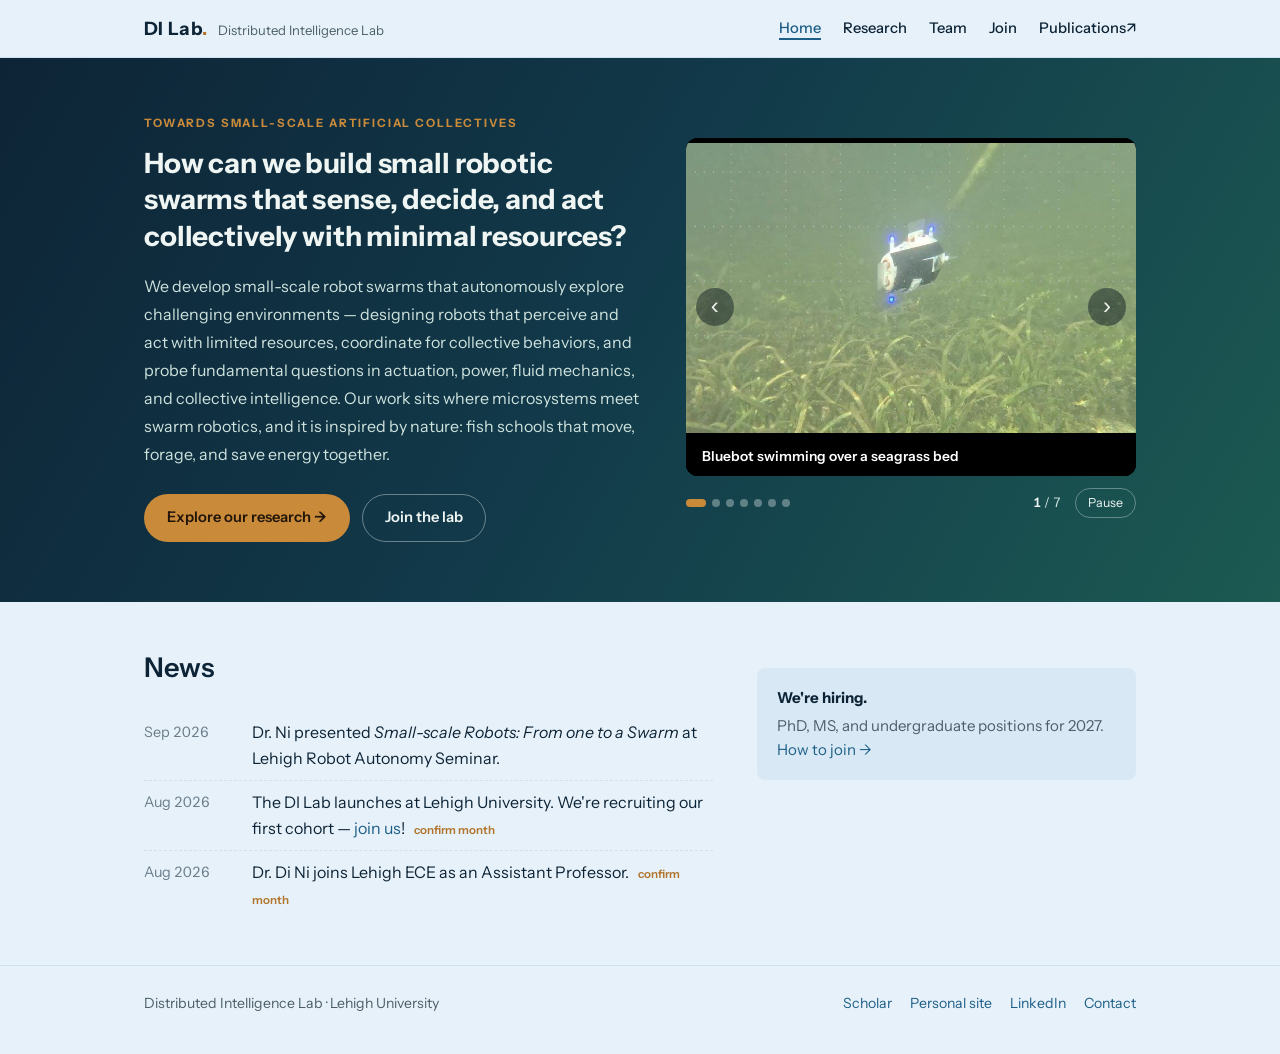
==== index.html @ bd35544a "create page" ====
<!DOCTYPE html>
<html lang="en">
<head>
<meta charset="UTF-8">
<meta name="viewport" content="width=device-width, initial-scale=1.0">
<title>DI Lab — Lehigh University</title>
<meta name="description" content="The Distributed Intelligence Lab (DI Lab) at Lehigh University builds small, fish-inspired robot swarms that sense, decide, and act collectively with minimal resources.">
<link rel="preconnect" href="https://fonts.googleapis.com">
<link rel="preconnect" href="https://fonts.gstatic.com" crossorigin>
<link rel="stylesheet" href="https://fonts.googleapis.com/css2?family=Instrument+Sans:wght@400;500;600;700&family=Instrument+Serif:ital@0;1&display=swap">
<link rel="stylesheet" href="styles.css">
</head>
<body>
<header class="top">
  <div class="wrap">
    <a class="logo" href="index.html"><b>DI Lab<i>.</i></b><span>Distributed Intelligence Lab</span></a>
    <nav class="menu" aria-label="Main">
      <a href="index.html" aria-current="page">Home</a>
      <a href="research.html">Research</a>
      <a href="team.html">Team</a>
      <a href="join.html">Join</a>
      <a href="https://scholar.google.com/citations?hl=en&amp;user=r9lAqFUAAAAJ" target="_blank" rel="noopener">Publications↗</a>
    </nav>
  </div>
</header>

<main>
<div class="hero-band">
  <div class="wrap hero2">
    <div class="hero2-text">
      <!-- <p class="welcome">Welcome to the DI Lab</p> -->
      <span class="eyebrow">Towards small-scale artificial collectives</span>
      <h1>How can we build small robotic swarms that sense, decide, and act collectively with minimal resources?</h1>
      <p>We develop small-scale robot swarms that autonomously explore challenging environments — designing robots that perceive and act with limited resources, coordinate for collective behaviors, and probe fundamental questions in actuation, power, fluid mechanics, and collective intelligence. Our work sits where microsystems meet swarm robotics, and it is inspired by nature: fish schools that move, forage, and save energy together.</p>
      <div class="hero-ctas">
        <a class="btn btn-primary" href="research.html">Explore our research →</a>
        <a class="btn btn-ghost" href="join.html">Join the lab</a>
      </div>
    </div>
    <div class="carousel" id="carousel" role="region" aria-roledescription="carousel" aria-label="Lab photos">
      <div class="viewport" tabindex="0">
        <div class="track"></div>
        <button type="button" class="arrow prev" aria-label="Previous photo">‹</button>
        <button type="button" class="arrow next" aria-label="Next photo">›</button>
      </div>
      <div class="c-controls">
        <div class="dots"></div>
        <span class="counter" aria-hidden="true"><b>1</b> / 1</span>
        <button type="button" class="playpause" aria-label="Pause slideshow">Pause</button>
      </div>
    </div>
  </div>
</div>

<section>
  <div class="wrap home-cols">
    <div>
      <h2>News</h2>
      <ul class="news">
  <!-- <li><time>Sep 2026</time><span>Dr. Ni will present <em>Towards Small-scale Artificial Collectives</em> at <a href="https://nrifrr-mtg26.org/" target="_blank" rel="noopener">NSF FRR 2026</a>.</span></li> -->
  <li><time>Sep 2026</time><span>Dr. Ni presented <em>Small-scale Robots: From one to a Swarm</em> at Lehigh Robot Autonomy Seminar.</span></li>
  <li><time>Aug 2026</time><span>The DI Lab launches at Lehigh University. We're recruiting our first cohort — <a href="join.html">join us</a>! <span class="tbd">confirm month</span></span></li>
  <li><time>Aug 2026</time><span>Dr. Di Ni joins Lehigh ECE as an Assistant Professor. <span class="tbd">confirm month</span></span></li>
</ul>
    </div>
    <div>
      <div class="callout"><b>We're hiring.</b><p>PhD, MS, and undergraduate positions for 2027. <a href="join.html">How to join →</a></p></div>
    </div>
  </div>
</section>
</main>

<script src="slideshow/slides.js"></script>
<script>
/* Home-page slideshow. Pictures come from the slideshow/ folder via
   slideshow/slides.json (kept up to date automatically — see README).
   The list below is only a fallback for when that file can't be loaded,
   e.g. when opening index.html straight from your computer. */
(function(){
  var FALLBACK=[{"file": "01 BlueSwarm - a school of vision-guided robot fish.jpg", "title": "BlueSwarm - a school of vision-guided robot fish"}, {"file": "02 From fish schools to robot formations.jpg", "title": "From fish schools to robot formations"}, {"file": "03 Diamond formation tracked by onboard LEDs.jpg", "title": "Diamond formation tracked by onboard LEDs"}, {"file": "04 Robots in the field - rocky shallows.jpg", "title": "Robots in the field - rocky shallows"}, {"file": "05 Swimming over a seagrass bed.jpg", "title": "Swimming over a seagrass bed"}, {"file": "06 Robot view - fisheye camera and depth estimate.jpg", "title": "Robot view - fisheye camera and depth estimate"}, {"file": "07 3D reconstruction of rock and coral.jpg", "title": "3D reconstruction of rock and coral"}, {"file": "08 Mangrove field study.jpg", "title": "Mangrove field study"}, {"file": "09 Hands-on outreach with students.jpg", "title": "Hands-on outreach with students"}];
  var root=document.getElementById('carousel'); if(!root) return;
  var track=root.querySelector('.track'), dotsBox=root.querySelector('.dots'),
      counter=root.querySelector('.counter'), pp=root.querySelector('.playpause'), vp=root.querySelector('.viewport');
  var slides=[], dots=[], n=0, i=0, timer=null, playing=true, hover=false, sig='';
  var reduce=window.matchMedia&&window.matchMedia('(prefers-reduced-motion: reduce)').matches;
  function titleFrom(f){ return f.replace(/\.[^.]+$/,'').replace(/^\d+[\s._-]+/,'').replace(/_/g,' ').trim(); }
  function build(list){
    list=(list||[]).filter(function(s){return s&&s.file;});
    var key=JSON.stringify(list); if(!list.length||key===sig) return; sig=key;
    track.innerHTML=''; dotsBox.innerHTML='';
    n=list.length; i=0;
    list.forEach(function(s,k){
      var t=s.title||titleFrom(s.file);
      var fig=document.createElement('figure'); fig.className='slide';
      fig.setAttribute('role','group'); fig.setAttribute('aria-roledescription','slide'); fig.setAttribute('aria-label',(k+1)+' of '+n);
      var img=document.createElement('img'); img.src='slideshow/'+encodeURIComponent(s.file); img.alt=t; if(k>1) img.loading='lazy';
      var cap=document.createElement('figcaption'); cap.textContent=t;
      fig.appendChild(img); fig.appendChild(cap); track.appendChild(fig);
      var d=document.createElement('button'); d.type='button'; d.className='dot'; d.setAttribute('aria-label','Show slide '+(k+1));
      d.addEventListener('click',function(){ go(k); restart(); }); dotsBox.appendChild(d);
    });
    slides=[].slice.call(track.children); dots=[].slice.call(dotsBox.children);
    root.querySelector('.c-controls').hidden = n<2; root.querySelector('.prev').hidden = n<2; root.querySelector('.next').hidden = n<2;
    go(0); if(playing) start();
  }
  function go(k){
    if(!n) return; i=(k+n)%n; track.style.transform='translateX('+(-100*i)+'%)';
    slides.forEach(function(s,j){ if(j===i) s.removeAttribute('aria-hidden'); else s.setAttribute('aria-hidden','true'); });
    dots.forEach(function(d,j){ if(j===i) d.setAttribute('aria-current','true'); else d.removeAttribute('aria-current'); });
    counter.innerHTML='<b>'+(i+1)+'</b> / '+n;
  }
  function tick(){ if(playing&&!hover&&n>1) go(i+1); }
  function start(){ stop(); timer=setInterval(tick,5000); }
  function stop(){ if(timer) clearInterval(timer); timer=null; }
  function restart(){ if(playing) start(); }
  function setPlaying(p){ playing=p; pp.textContent=p?'Pause':'Play'; pp.setAttribute('aria-label',p?'Pause slideshow':'Play slideshow'); p?start():stop(); }
  root.querySelector('.prev').addEventListener('click',function(){ go(i-1); restart(); });
  root.querySelector('.next').addEventListener('click',function(){ go(i+1); restart(); });
  pp.addEventListener('click',function(){ setPlaying(!playing); });
  root.addEventListener('mouseenter',function(){hover=true;}); root.addEventListener('mouseleave',function(){hover=false;});
  root.addEventListener('focusin',function(){hover=true;}); root.addEventListener('focusout',function(){hover=false;});
  vp.addEventListener('keydown',function(e){ if(e.key==='ArrowLeft'){go(i-1);e.preventDefault();} if(e.key==='ArrowRight'){go(i+1);e.preventDefault();} });
  var x0=null;
  vp.addEventListener('pointerdown',function(e){x0=e.clientX;});
  vp.addEventListener('pointerup',function(e){ if(x0===null) return; var dx=e.clientX-x0; x0=null; if(Math.abs(dx)>40){ go(dx<0?i+1:i-1); restart(); } });
  document.addEventListener('visibilitychange',function(){ if(document.hidden) stop(); else if(playing) start(); });
  playing=!reduce; pp.textContent=playing?'Pause':'Play';
  build(window.DI_SLIDES||FALLBACK);
  try {
    fetch('slideshow/slides.json',{cache:'no-cache'}).then(function(r){ return r.ok?r.json():null; })
      .then(function(list){ if(Array.isArray(list)) build(list); }).catch(function(){});
  } catch(e) {}
})();
</script>

<footer>
  <div class="wrap">
    <span>Distributed Intelligence Lab · Lehigh University</span>
    <nav aria-label="Links">
      <a href="https://scholar.google.com/citations?hl=en&amp;user=r9lAqFUAAAAJ" target="_blank" rel="noopener">Scholar</a>
      <a href="https://di-ni.github.io/" target="_blank" rel="noopener">Personal site</a>
      <a href="https://www.linkedin.com/in/di-ni-7b8401142/" target="_blank" rel="noopener">LinkedIn</a>
      <a href="mailto:din226@lehigh.edu">Contact</a>
    </nav>
  </div>
</footer>
</body>
</html>
---- styles.css ----
:root{
  --bg:#e7f1fa; --ink:#0d2436; --sub:#4c5f68; --faint:#6a7d8a; --line:#cfe1f0;
  --link:#1d5f86; --accent:#b0742a; --plate:#ffffff; --chip:#d8e8f5;
  --sans:"Instrument Sans",system-ui,-apple-system,"Segoe UI",sans-serif;
  --serif:"Instrument Serif",Georgia,"Times New Roman",serif;
}
@media (prefers-color-scheme: dark){
  :root:not([data-theme="light"]){
    color-scheme:dark;
    --bg:#071620; --ink:#eef5f3; --sub:#9db0ac; --faint:#7d9290; --line:#1a3245;
    --link:#7fb8da; --accent:#d9a15e; --plate:#f3f6f8; --chip:#0d1f2c;
  }
}
:root[data-theme="dark"]{
  color-scheme:dark;
  --bg:#071620; --ink:#eef5f3; --sub:#9db0ac; --faint:#7d9290; --line:#1a3245;
  --link:#7fb8da; --accent:#d9a15e; --plate:#f3f6f8; --chip:#0d1f2c;
}
*{box-sizing:border-box;}
html{scroll-behavior:smooth;}
body{margin:0;background:var(--bg);color:var(--ink);font-family:var(--sans);font-size:16px;line-height:1.6;}
img{max-width:100%;display:block;}
a{color:var(--link);text-decoration:none;}
a:hover{text-decoration:underline;text-underline-offset:3px;}
a:focus-visible{outline:2px solid var(--link);outline-offset:3px;border-radius:3px;}
.wrap{max-width:1040px;margin:0 auto;padding-left:24px;padding-right:24px;}
@media (max-width:600px){.wrap{padding-left:16px;padding-right:16px;}}

/* header */
header.top{position:sticky;top:env(safe-area-inset-top,0px);z-index:20;background:color-mix(in srgb,var(--bg) 92%,transparent);backdrop-filter:blur(8px);border-bottom:1px solid var(--line);}
.top .wrap{display:flex;align-items:center;justify-content:space-between;gap:10px 24px;flex-wrap:wrap;padding-block:14px;}
.logo{color:var(--ink);display:flex;align-items:baseline;gap:10px;}
.logo:hover{text-decoration:none;}
.logo b{font-weight:700;font-size:1.15rem;letter-spacing:.02em;}
.logo b i{font-style:normal;color:var(--accent);}
.logo span{font-size:.82rem;color:var(--sub);}
@media (max-width:600px){.logo span{display:none;}}
nav.menu{display:flex;gap:6px 22px;flex-wrap:wrap;font-size:.92rem;font-weight:500;}
nav.menu a{color:var(--ink);}
nav.menu a:hover{color:var(--link);}

/* hero */
.hero{padding-block:64px 36px;}
.hero-grid{display:grid;grid-template-columns:1.3fr .7fr;gap:40px;align-items:center;}
@media (max-width:760px){.hero-grid{grid-template-columns:1fr;gap:24px;}.hero{padding-block:40px 24px;}}
.hero h1{font-family:var(--sans);font-weight:600;font-size:clamp(2.3rem,5.4vw,3.9rem);line-height:1.02;letter-spacing:-.02em;margin:0 0 20px;text-wrap:balance;}
.hero h1 em{font-family:var(--serif);font-weight:400;font-style:italic;letter-spacing:0;}
.hero .tag{font-size:1.18rem;color:var(--sub);margin:0 0 18px;max-width:38ch;}
.hero .more{font-size:.95rem;font-weight:500;}
.mascot{border-radius:50%;aspect-ratio:1;max-width:280px;width:100%;object-fit:cover;justify-self:end;background:#000;}
@media (max-width:760px){.mascot{justify-self:start;max-width:180px;}}
.collage{display:grid;grid-template-columns:2fr 1fr 1fr 1.4fr;gap:6px;margin-top:40px;height:200px;}
.collage img{width:100%;height:100%;object-fit:cover;border-radius:6px;}
@media (max-width:600px){.collage{grid-template-columns:1fr 1fr;height:auto;}.collage img{height:120px;}}

/* sections */
section{padding-block:44px;border-top:1px solid var(--line);scroll-margin-top:60px;}
h2{font-weight:600;font-size:1.7rem;letter-spacing:-.01em;margin:0 0 22px;}
h3{font-weight:600;font-size:1.05rem;margin:0;}
.lede{color:var(--sub);max-width:66ch;margin:0 0 26px;}

/* news */
ul.news{list-style:none;margin:0;padding:0;}
ul.news li{display:grid;grid-template-columns:92px 1fr;gap:16px;padding-block:9px;border-bottom:1px dashed var(--line);}
ul.news li:last-child{border-bottom:none;}
ul.news time{color:var(--faint);font-size:.9rem;font-variant-numeric:tabular-nums;padding-top:1px;}
ul.news .tbd{font-size:.72rem;color:var(--accent);font-weight:600;margin-left:6px;}

/* research */
.vision{display:grid;grid-template-columns:1fr 1.1fr;gap:32px;align-items:center;margin-bottom:34px;}
@media (max-width:760px){.vision{grid-template-columns:1fr;gap:18px;}}
.vision blockquote{margin:0;font-family:var(--serif);font-size:clamp(1.5rem,2.8vw,2rem);line-height:1.25;}
.vision blockquote + p{color:var(--sub);margin:14px 0 0;font-size:.95rem;}
.plate{background:var(--plate);border:1px solid var(--line);border-radius:8px;padding:12px;}
figure{margin:0;}
figcaption{font-size:.8rem;color:var(--faint);margin-top:6px;}
.thrusts{display:grid;grid-template-columns:repeat(3,1fr);gap:26px;margin-block:10px 34px;}
@media (max-width:760px){.thrusts{grid-template-columns:1fr;}}
.thrust img{width:100%;aspect-ratio:3/2;object-fit:cover;border-radius:6px;margin-bottom:12px;}
.thrust img.contain{object-fit:contain;background:var(--plate);border:1px solid var(--line);padding:8px;}
.thrust .n{font-family:var(--serif);font-style:italic;color:var(--accent);font-size:1.05rem;}
.thrust p{color:var(--sub);font-size:.92rem;margin:6px 0 0;}
.platforms{display:grid;grid-template-columns:1.15fr 1fr;gap:32px;align-items:center;}
@media (max-width:760px){.platforms{grid-template-columns:1fr;gap:18px;}}
dl.plat{margin:10px 0 0;}
dl.plat div{display:grid;grid-template-columns:104px 1fr;gap:12px;padding-block:8px;border-top:1px solid var(--line);font-size:.92rem;}
dl.plat dt{font-weight:600;}
dl.plat dd{margin:0;color:var(--sub);}
.impact{margin-top:34px;display:grid;grid-template-columns:repeat(3,1fr);gap:22px;}
@media (max-width:760px){.impact{grid-template-columns:1fr;gap:14px;}}
.impact p{font-size:.9rem;color:var(--sub);margin:4px 0 0;}
.more-link{margin-top:22px;font-size:.95rem;font-weight:500;}

/* team */
.group-title{font-size:.78rem;letter-spacing:.1em;text-transform:uppercase;color:var(--faint);font-weight:600;margin:0 0 14px;}
.group + .group{margin-top:30px;}
.people{display:grid;grid-template-columns:repeat(auto-fill,minmax(170px,1fr));gap:24px;}
.person img{width:132px;height:132px;border-radius:50%;object-fit:cover;margin-bottom:10px;}
.person .role{font-size:.88rem;color:var(--sub);margin:2px 0 0;line-height:1.4;}
.person .aff{font-size:.84rem;color:var(--faint);margin:0;}
.opening{width:132px;height:132px;border-radius:50%;border:1.5px dashed var(--line);display:flex;align-items:center;justify-content:center;color:var(--faint);font-size:.8rem;text-align:center;margin-bottom:10px;padding:14px;line-height:1.3;}
.pi-bio{color:var(--sub);font-size:.93rem;max-width:68ch;margin:18px 0 0;}

/* gallery strip */
.gallery{display:grid;grid-template-columns:repeat(3,1fr);gap:8px;}
@media (max-width:600px){.gallery{grid-template-columns:repeat(2,1fr);}}
.gallery figure{position:relative;aspect-ratio:4/3;overflow:hidden;border-radius:6px;background:#0d2436;max-width:100%;}
.gallery img{width:100%;height:100%;object-fit:cover;}
.gallery figcaption{position:absolute;inset:auto 0 0 0;margin:0;padding:18px 10px 7px;font-size:.75rem;color:#fff;background:linear-gradient(to top,rgba(0,0,0,.62),transparent);}

/* join */
.join h3{margin-top:22px;}
.join h3:first-of-type{margin-top:0;}
.join p{color:var(--sub);max-width:70ch;margin:6px 0 0;font-size:.95rem;}
.contact{margin-top:24px;background:var(--chip);border-radius:8px;padding:16px 18px;font-size:.92rem;display:grid;gap:4px;}
.contact strong{font-weight:600;color:var(--ink);}

footer{border-top:1px solid var(--line);padding-block:26px 40px;font-size:.88rem;color:var(--sub);}
footer .wrap{display:flex;justify-content:space-between;gap:10px 24px;flex-wrap:wrap;}
footer nav{display:flex;gap:18px;flex-wrap:wrap;}
@media (prefers-reduced-motion: reduce){html{scroll-behavior:auto;}}

/* ---- multi-page additions ---- */
nav.menu a[aria-current="page"]{color:var(--link);text-decoration:underline;text-underline-offset:5px;text-decoration-thickness:1.5px;}
.page-head{padding-block:52px 8px;}
.page-head h1{font-weight:600;font-size:clamp(2rem,4.4vw,3rem);letter-spacing:-.02em;line-height:1.05;margin:0 0 12px;}
.page-head h1 em{font-family:var(--serif);font-weight:400;font-style:italic;letter-spacing:0;}
.page-head p{color:var(--sub);font-size:1.08rem;max-width:60ch;margin:0;}
.page-head + section{border-top:none;}
.see-all{margin-top:14px;font-size:.95rem;font-weight:500;}
.home-cols{display:grid;grid-template-columns:1.5fr 1fr;gap:44px;}
@media (max-width:760px){.home-cols{grid-template-columns:1fr;gap:28px;}}
.home-thrusts{list-style:none;margin:0;padding:0;}
.home-thrusts li{padding-block:10px;border-bottom:1px dashed var(--line);}
.home-thrusts li:last-child{border-bottom:none;}
.home-thrusts .n{font-family:var(--serif);font-style:italic;color:var(--accent);margin-right:6px;}
.home-thrusts p{margin:2px 0 0;color:var(--sub);font-size:.9rem;}
.callout{background:var(--chip);border-radius:8px;padding:18px 20px;margin-top:22px;font-size:.94rem;}
.callout p{margin:4px 0 0;color:var(--sub);}
/* research detail */
.rblock{display:grid;grid-template-columns:1fr 1.25fr;gap:34px;padding-block:30px;border-top:1px solid var(--line);scroll-margin-top:70px;}
.rblock:first-of-type{border-top:none;padding-top:0;}
@media (max-width:760px){.rblock{grid-template-columns:1fr;gap:18px;}}
.rblock .n{font-family:var(--serif);font-style:italic;color:var(--accent);font-size:1.3rem;}
.rblock h3{font-size:1.3rem;margin:2px 0 10px;}
.rblock p{color:var(--sub);font-size:.95rem;margin:0 0 12px;max-width:62ch;}
.figs{display:grid;gap:10px;}
.figs .pair{display:grid;grid-template-columns:1fr 1fr;gap:10px;}
@media (max-width:520px){.figs .pair{grid-template-columns:1fr;}}
.figs img.photo{width:100%;border-radius:6px;}
.figs .pair img.photo{height:100%;object-fit:cover;}
.data-wrap{overflow-x:auto;margin-top:6px;}
table.caudal{border-collapse:collapse;width:100%;min-width:260px;font-size:.9rem;font-variant-numeric:tabular-nums;}
table.caudal th,table.caudal td{text-align:left;padding:7px 8px;border-bottom:1px solid var(--line);}
table.caudal th{font-size:.72rem;letter-spacing:.08em;text-transform:uppercase;color:var(--faint);font-weight:600;}
table.caudal td.v{text-align:right;font-weight:600;width:30%;}
.bar-track{display:block;background:var(--line);border-radius:2px;margin-top:5px;}
.bar{display:block;height:4px;border-radius:2px;background:var(--link);}
.bg-list{display:grid;grid-template-columns:repeat(3,1fr);gap:26px;}
@media (max-width:760px){.bg-list{grid-template-columns:1fr;}}
.bg-list p{color:var(--sub);font-size:.9rem;margin:6px 0 0;}
.kick{font-size:.74rem;letter-spacing:.1em;text-transform:uppercase;color:var(--faint);font-weight:600;}
/* team detail */
.pi{display:grid;grid-template-columns:180px 1fr;gap:34px;}
@media (max-width:640px){.pi{grid-template-columns:1fr;gap:16px;}}
.pi img{width:180px;height:180px;border-radius:50%;object-fit:cover;}
.pi h3{font-size:1.35rem;}
.pi .role{color:var(--sub);margin:2px 0 14px;font-size:.95rem;}
.pi .bio{color:var(--sub);font-size:.95rem;max-width:66ch;margin:0 0 20px;}
.cv{display:grid;grid-template-columns:1fr 1fr;gap:26px;}
@media (max-width:640px){.cv{grid-template-columns:1fr;}}
.cv ul{list-style:none;margin:0;padding:0;}
.cv li{font-size:.9rem;padding-block:6px;border-bottom:1px dashed var(--line);display:grid;grid-template-columns:86px 1fr;gap:10px;}
.cv li time{color:var(--faint);font-variant-numeric:tabular-nums;}
.cv li:last-child{border-bottom:none;}
.links-row{display:flex;gap:18px;flex-wrap:wrap;margin-top:18px;font-weight:500;font-size:.94rem;}
.gallery.big{grid-template-columns:repeat(3,1fr);gap:10px;}
@media (max-width:600px){.gallery.big{grid-template-columns:1fr;}}

/* ---- v7: snapshot hero + carousel ---- */
:root{--hero-a:#0d2436;--hero-b:#123a4a;--hero-c:#1c5a52;--hero-text:#eef5f3;--hero-sub:#cfe3de;--gold:#c98a3a;--gold-ink:#22160a;}
@media (prefers-color-scheme: dark){:root:not([data-theme="light"]){--hero-a:#07141d;--hero-b:#0c2732;--hero-c:#123c37;--hero-sub:#bcd6d0;--gold:#dda05c;--gold-ink:#241708;}}
:root[data-theme="dark"]{--hero-a:#07141d;--hero-b:#0c2732;--hero-c:#123c37;--hero-sub:#bcd6d0;--gold:#dda05c;--gold-ink:#241708;}
.hero-band{background:linear-gradient(120deg,var(--hero-a) 0%,var(--hero-b) 48%,var(--hero-c) 100%);color:var(--hero-text);}
.hero-band + section{border-top:none;}
.hero2{display:grid;grid-template-columns:1.05fr .95fr;gap:44px;align-items:center;padding-block:56px 60px;}
@media (max-width:880px){.hero2{grid-template-columns:1fr;gap:30px;padding-block:40px 44px;}}
.hero2 .eyebrow{display:block;font-weight:700;font-size:.72rem;letter-spacing:.16em;text-transform:uppercase;color:var(--gold);margin-bottom:12px;}
.hero2 h1{font-weight:700;font-size:clamp(1.35rem,2.3vw,1.75rem);line-height:1.3;letter-spacing:-.005em;margin:0 0 18px;max-width:30ch;text-wrap:balance;}
.hero2 p{color:var(--hero-sub);font-size:1rem;line-height:1.75;margin:0 0 26px;max-width:58ch;}
.hero-ctas{display:flex;gap:12px;flex-wrap:wrap;}
.btn{display:inline-flex;align-items:center;padding:11px 22px;border-radius:999px;font-weight:600;font-size:.92rem;border:1.5px solid transparent;}
.btn:hover{text-decoration:none;}
.btn-primary{background:var(--gold);color:var(--gold-ink);}
.btn-ghost{border-color:rgba(238,245,243,.4);color:var(--hero-text);}
.btn-ghost:hover{border-color:var(--hero-text);}
.carousel{min-width:0;}
.viewport{position:relative;overflow:hidden;border-radius:12px;aspect-ratio:4/3;max-width:100%;background:#050d13;touch-action:pan-y;}
.viewport:focus-visible{outline:2px solid var(--gold);outline-offset:3px;}
.track{display:flex;height:100%;transition:transform .7s cubic-bezier(.65,0,.35,1);}
.slide{flex:0 0 100%;height:100%;margin:0;position:relative;}
.slide img{width:100%;height:100%;object-fit:cover;user-select:none;-webkit-user-drag:none;}
.slide figcaption{position:absolute;left:0;right:0;bottom:0;margin:0;padding:34px 16px 12px;font-size:.86rem;font-weight:600;color:#fff;background:linear-gradient(to top,rgba(0,0,0,.7),transparent);}
.arrow{position:absolute;top:50%;transform:translateY(-50%);width:38px;height:38px;border-radius:50%;border:none;background:rgba(7,20,29,.55);color:#fff;font-size:1.5rem;line-height:1;cursor:pointer;display:flex;align-items:center;justify-content:center;padding-bottom:3px;opacity:.85;}
.arrow:hover,.arrow:focus-visible{opacity:1;background:rgba(7,20,29,.8);}
.arrow:focus-visible,.dot:focus-visible,.playpause:focus-visible{outline:2px solid var(--gold);outline-offset:2px;}
.arrow.prev{left:10px;} .arrow.next{right:10px;}
.c-controls{display:flex;align-items:center;gap:14px;margin-top:12px;}
.dots{display:flex;gap:6px;flex-wrap:wrap;flex:1;}
.dot{width:8px;height:8px;border-radius:50%;border:none;padding:0;background:rgba(238,245,243,.35);cursor:pointer;}
.dot[aria-current="true"]{background:var(--gold);width:20px;border-radius:4px;}
.counter{font-size:.82rem;color:var(--hero-sub);font-variant-numeric:tabular-nums;}
.counter b{color:var(--hero-text);font-weight:600;}
.playpause{background:none;border:1px solid rgba(238,245,243,.35);color:var(--hero-text);border-radius:999px;font:inherit;font-size:.78rem;padding:4px 12px;cursor:pointer;}
@media (prefers-reduced-motion: reduce){.track{transition:none;}}

/* ---- v9: show whole pictures, letterbox in black ---- */
.viewport{background:#000;}
.slide{display:flex;flex-direction:column;background:#000;}
.slide img{flex:1 1 auto;min-height:0;width:100%;height:auto;object-fit:contain;background:#000;}
.slide figcaption{position:static;flex:0 0 auto;padding:9px 16px 10px;background:#000;color:#fff;font-size:.86rem;line-height:1.35;}
.gallery figure{background:#000;}
.gallery img{object-fit:contain;background:#000;}

/* ---- research drafts (A/B/C) ---- */
.draft-bar{background:var(--chip);border-bottom:1px solid var(--line);font-size:.85rem;}
.draft-bar .wrap{display:flex;gap:6px 16px;flex-wrap:wrap;align-items:center;padding-block:9px;}
.draft-bar span{color:var(--sub);}
.draft-bar a{font-weight:600;}
.draft-bar a[aria-current="page"]{color:var(--ink);text-decoration:underline;text-underline-offset:4px;}
.eyebrow-l{display:block;font-weight:600;font-size:.74rem;letter-spacing:.12em;text-transform:uppercase;color:var(--accent);margin-bottom:8px;}
.vq{margin:0;font-family:var(--serif);font-size:clamp(1.45rem,2.7vw,1.95rem);line-height:1.25;}
.intro-quote{color:var(--sub);font-size:.95rem;margin:14px 0 0;max-width:60ch;}
h3.mini{font-size:.78rem;letter-spacing:.1em;text-transform:uppercase;color:var(--faint);margin:0 0 12px;}
.goals{display:grid;grid-template-columns:repeat(3,1fr);gap:18px;margin-top:6px;}
@media (max-width:640px){.goals{grid-template-columns:1fr;gap:10px;}}
.goals > div{border-top:2px solid var(--accent);padding-top:10px;}
.goals em{font-family:var(--serif);font-size:1.55rem;line-height:1.1;}
.goals p{margin:4px 0 0;color:var(--sub);font-size:.9rem;}
video.vid{width:100%;display:block;border-radius:6px;background:#000;aspect-ratio:16/10;object-fit:contain;}
.facts{margin:6px 0 14px;padding-left:18px;color:var(--sub);font-size:.93rem;}
.facts li{margin-bottom:8px;}
.facts b{color:var(--ink);}
p.next{border-left:2px solid var(--accent);padding:4px 0 4px 12px;font-size:.9rem;color:var(--sub);margin-top:14px;}
p.next span{display:block;font-size:.7rem;letter-spacing:.1em;text-transform:uppercase;font-weight:600;color:var(--accent);}
/* A */
.tools{display:grid;grid-template-columns:repeat(3,1fr);gap:30px;}
@media (max-width:900px){.tools{grid-template-columns:1fr;}}
.tool h3{margin:4px 0 10px;font-size:1.1rem;}
.tool p{color:var(--sub);font-size:.92rem;margin:0 0 10px;}
.tool figure{margin-top:12px;}
/* B */
.ladder{list-style:none;margin:34px 0 0;padding:0;display:grid;grid-template-columns:repeat(4,1fr);gap:10px;counter-reset:lv;}
@media (max-width:760px){.ladder{grid-template-columns:repeat(2,1fr);}}
.ladder a{display:block;background:var(--plate);border:1px solid var(--line);border-radius:8px;padding:12px 14px;color:var(--ink);height:100%;position:relative;}
.ladder a:hover{text-decoration:none;border-color:var(--link);}
.ladder li:not(:last-child) a::after{content:"→";position:absolute;right:-9px;top:50%;transform:translateY(-50%);color:var(--faint);font-size:.9rem;background:var(--bg);line-height:1;}
@media (max-width:760px){.ladder li a::after{display:none;}}
.ladder .sc,.lv-label .sc{font-family:var(--serif);font-style:italic;color:var(--accent);font-size:1.3rem;display:block;line-height:1;}
.ladder b{display:block;margin-top:6px;}
.ladder span:last-child{font-size:.82rem;color:var(--sub);}
.lv{display:grid;grid-template-columns:220px 1fr;gap:36px;}
@media (max-width:760px){.lv{grid-template-columns:1fr;gap:12px;}}
.lv-label{position:sticky;top:80px;align-self:start;}
@media (max-width:760px){.lv-label{position:static;}}
.lv-label .sc{font-size:2.4rem;}
.lv-label .step{display:block;font-size:.72rem;letter-spacing:.1em;text-transform:uppercase;color:var(--faint);font-weight:600;margin-top:8px;}
.lv-label h2{margin:2px 0 4px;}
.lv-label p{margin:0;color:var(--sub);font-size:.9rem;}
.lv-body > p{color:var(--sub);font-size:.95rem;max-width:66ch;margin:0 0 12px;}
.lv-body h3{font-size:1.1rem;margin:0 0 8px;}
.lv-body .figs{margin-top:12px;}
.split{display:grid;grid-template-columns:1fr 1fr;gap:18px;align-items:center;}
@media (max-width:640px){.split{grid-template-columns:1fr;}}
/* C */
.chips{display:flex;gap:8px;flex-wrap:wrap;margin-bottom:22px;}
.chip{font:inherit;font-size:.86rem;font-weight:500;border:1px solid var(--line);background:var(--plate);color:var(--ink);border-radius:999px;padding:6px 14px;cursor:pointer;}
.chip:hover{border-color:var(--link);}
.chip[aria-pressed="true"]{background:var(--ink);color:var(--bg);border-color:var(--ink);}
.chip:focus-visible{outline:2px solid var(--link);outline-offset:2px;}
.cards{display:grid;grid-template-columns:repeat(3,1fr);gap:22px;}
@media (max-width:900px){.cards{grid-template-columns:repeat(2,1fr);}}
@media (max-width:560px){.cards{grid-template-columns:1fr;}}
.card{background:var(--plate);border:1px solid var(--line);border-radius:10px;overflow:hidden;display:flex;flex-direction:column;}
.card figure{margin:0;}
.card video.vid{border-radius:0;}
.card-img,.robot-tile,.stat-tile{aspect-ratio:16/10;width:100%;}
.card-img{object-fit:cover;}
.robot-tile{background:#fff;display:flex;align-items:center;justify-content:center;padding:14px;border-bottom:1px solid var(--line);}
.robot-tile img{max-height:100%;max-width:100%;object-fit:contain;}
.stat-tile{background:linear-gradient(120deg,var(--hero-a),var(--hero-c));color:#eef5f3;display:flex;flex-direction:column;justify-content:center;padding:18px 20px;}
.stat-tile b{font-family:var(--serif);font-weight:400;font-size:2.6rem;line-height:1;}
.stat-tile span{font-size:.84rem;color:#cfe3de;margin-top:6px;max-width:26ch;}
.card .body{padding:14px 16px 16px;display:flex;flex-direction:column;gap:4px;flex:1;}
.card h3{font-size:1.02rem;}
.card p{color:var(--sub);font-size:.88rem;margin:2px 0 8px;flex:1;}
.tags{display:flex;gap:6px;flex-wrap:wrap;}
.tags span{font-size:.72rem;background:var(--chip);color:var(--sub);border-radius:999px;padding:2px 9px;}
.page-head.rq h1 + p{font-family:var(--serif);font-size:clamp(1.3rem,2.4vw,1.7rem);line-height:1.3;color:var(--ink);max-width:40ch;}
.intro-full{color:var(--sub);font-size:1rem;line-height:1.75;margin:0;max-width:64ch;}
.intro-block{display:grid;gap:14px;max-width:68ch;}
.venn-wide{margin:30px 0 0;max-width:760px;}
.venn-wide img{width:100%;height:auto;background:var(--plate);border:1px solid var(--line);border-radius:8px;padding:10px 16px;}
.venn-wide figcaption{margin-top:8px;}
/* v15: research intro spans full content width */
.page-head.rq h1 + p{max-width:none;}
.intro-block,.intro-full{max-width:none;}
.venn-wide{max-width:none;}
.lv-body > p,.rblock p,.lv-body .facts{max-width:none;}
.page-head.rq + section{padding-top:18px;}
.pi-email{margin:0 0 4px;font-size:.98rem;user-select:all;}
.pi-email span{display:inline-block;min-width:52px;font-size:.72rem;letter-spacing:.1em;text-transform:uppercase;color:var(--faint);font-weight:600;user-select:none;}
.pi{align-items:center;}
/* v19 */
.hero2 .welcome{font-family:var(--serif);font-style:italic;font-size:clamp(1.6rem,3vw,2.2rem);line-height:1.1;color:var(--hero-text);margin:0 0 14px;max-width:none;}
.lv-label h2{font-size:1.35rem;line-height:1.25;margin:0;text-wrap:balance;}
.person h3{font-size:1rem;}
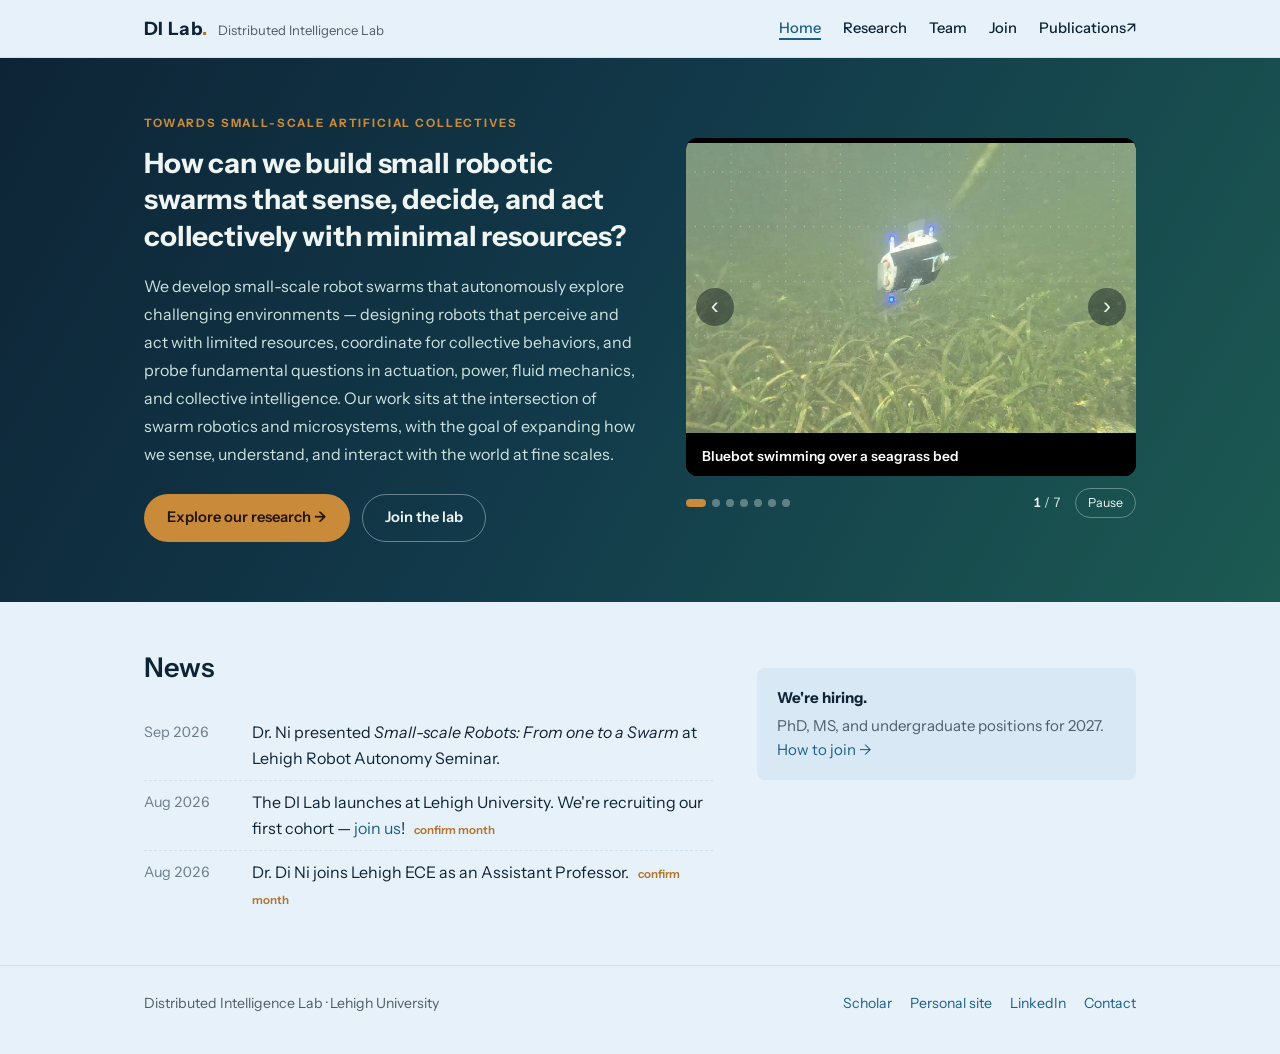
==== commit da595d0b: "update home page" ====
--- a/index.html
+++ b/index.html
@@ -9,6 +9,8 @@
 <link rel="preconnect" href="https://fonts.gstatic.com" crossorigin>
 <link rel="stylesheet" href="https://fonts.googleapis.com/css2?family=Instrument+Sans:wght@400;500;600;700&family=Instrument+Serif:ital@0;1&display=swap">
 <link rel="stylesheet" href="styles.css">
+<!-- Private visitor stats: https://dilab-lehigh.goatcounter.com -->
+<script data-goatcounter="https://dilab-lehigh.goatcounter.com/count" async src="//gc.zgo.at/count.js"></script>
 </head>
 <body>
 <header class="top">
@@ -31,7 +33,7 @@
       <!-- <p class="welcome">Welcome to the DI Lab</p> -->
       <span class="eyebrow">Towards small-scale artificial collectives</span>
       <h1>How can we build small robotic swarms that sense, decide, and act collectively with minimal resources?</h1>
-      <p>We develop small-scale robot swarms that autonomously explore challenging environments — designing robots that perceive and act with limited resources, coordinate for collective behaviors, and probe fundamental questions in actuation, power, fluid mechanics, and collective intelligence. Our work sits where microsystems meet swarm robotics, and it is inspired by nature: fish schools that move, forage, and save energy together.</p>
+      <p>We develop small-scale robot swarms that autonomously explore challenging environments — designing robots that perceive and act with limited resources, coordinate for collective behaviors, and probe fundamental questions in actuation, power, fluid mechanics, and collective intelligence. Our work sits at the intersection of swarm robotics and microsystems, with the goal of expanding how we sense, understand, and interact with the world at fine scales. </p>
       <div class="hero-ctas">
         <a class="btn btn-primary" href="research.html">Explore our research →</a>
         <a class="btn btn-ghost" href="join.html">Join the lab</a>
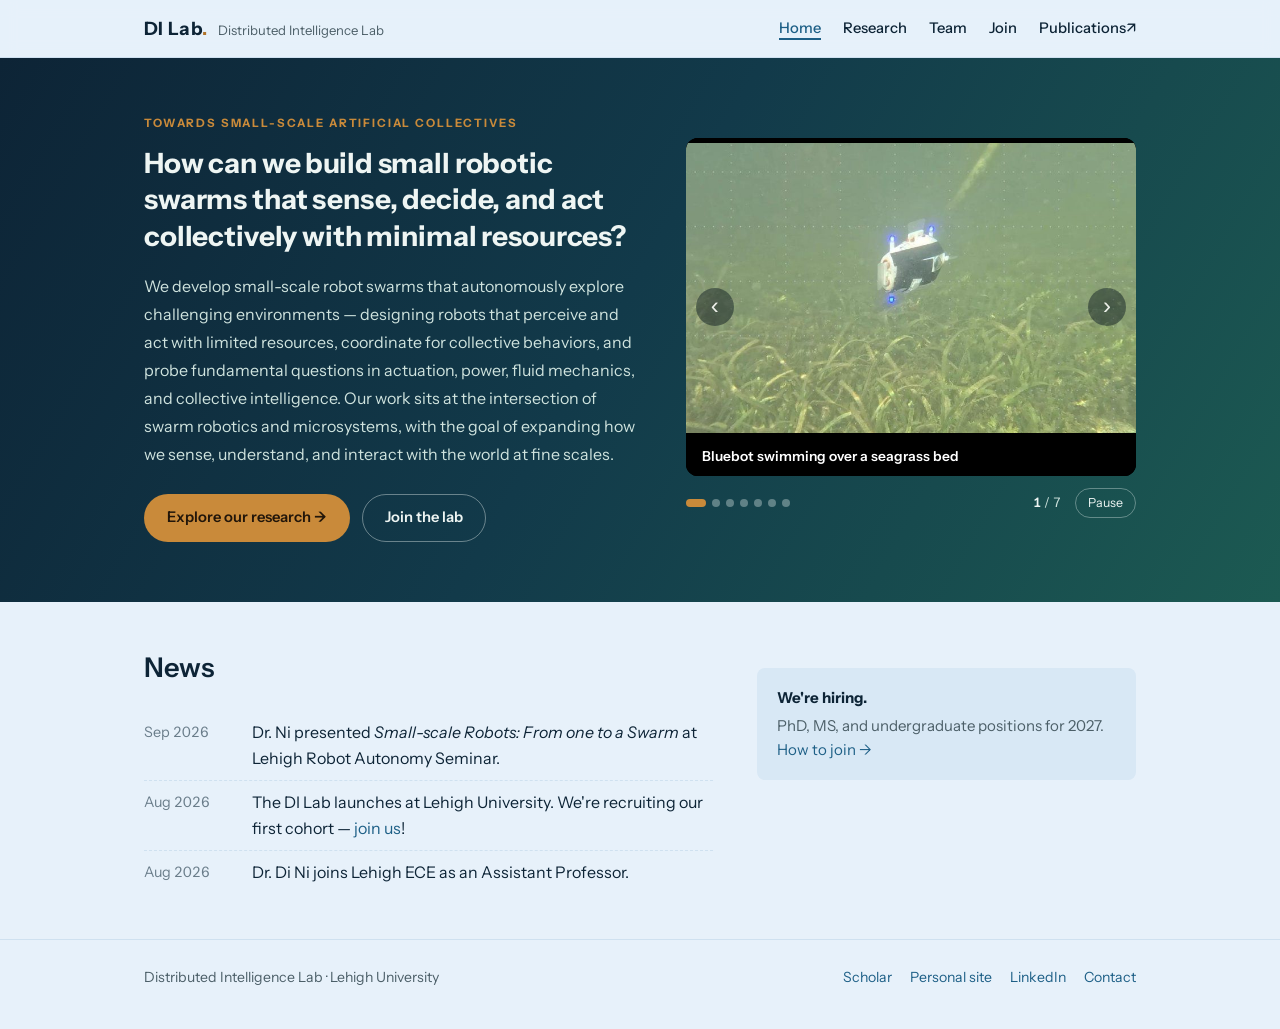
==== commit 8a8a8a0b: "Update index.html" ====
--- a/index.html
+++ b/index.html
@@ -61,8 +61,8 @@
       <ul class="news">
   <!-- <li><time>Sep 2026</time><span>Dr. Ni will present <em>Towards Small-scale Artificial Collectives</em> at <a href="https://nrifrr-mtg26.org/" target="_blank" rel="noopener">NSF FRR 2026</a>.</span></li> -->
   <li><time>Sep 2026</time><span>Dr. Ni presented <em>Small-scale Robots: From one to a Swarm</em> at Lehigh Robot Autonomy Seminar.</span></li>
-  <li><time>Aug 2026</time><span>The DI Lab launches at Lehigh University. We're recruiting our first cohort — <a href="join.html">join us</a>! <span class="tbd">confirm month</span></span></li>
-  <li><time>Aug 2026</time><span>Dr. Di Ni joins Lehigh ECE as an Assistant Professor. <span class="tbd">confirm month</span></span></li>
+  <li><time>Aug 2026</time><span>The DI Lab launches at Lehigh University. We're recruiting our first cohort — <a href="join.html">join us</a>!</span></li>
+  <li><time>Aug 2026</time><span>Dr. Di Ni joins Lehigh ECE as an Assistant Professor.</span></li>
 </ul>
     </div>
     <div>
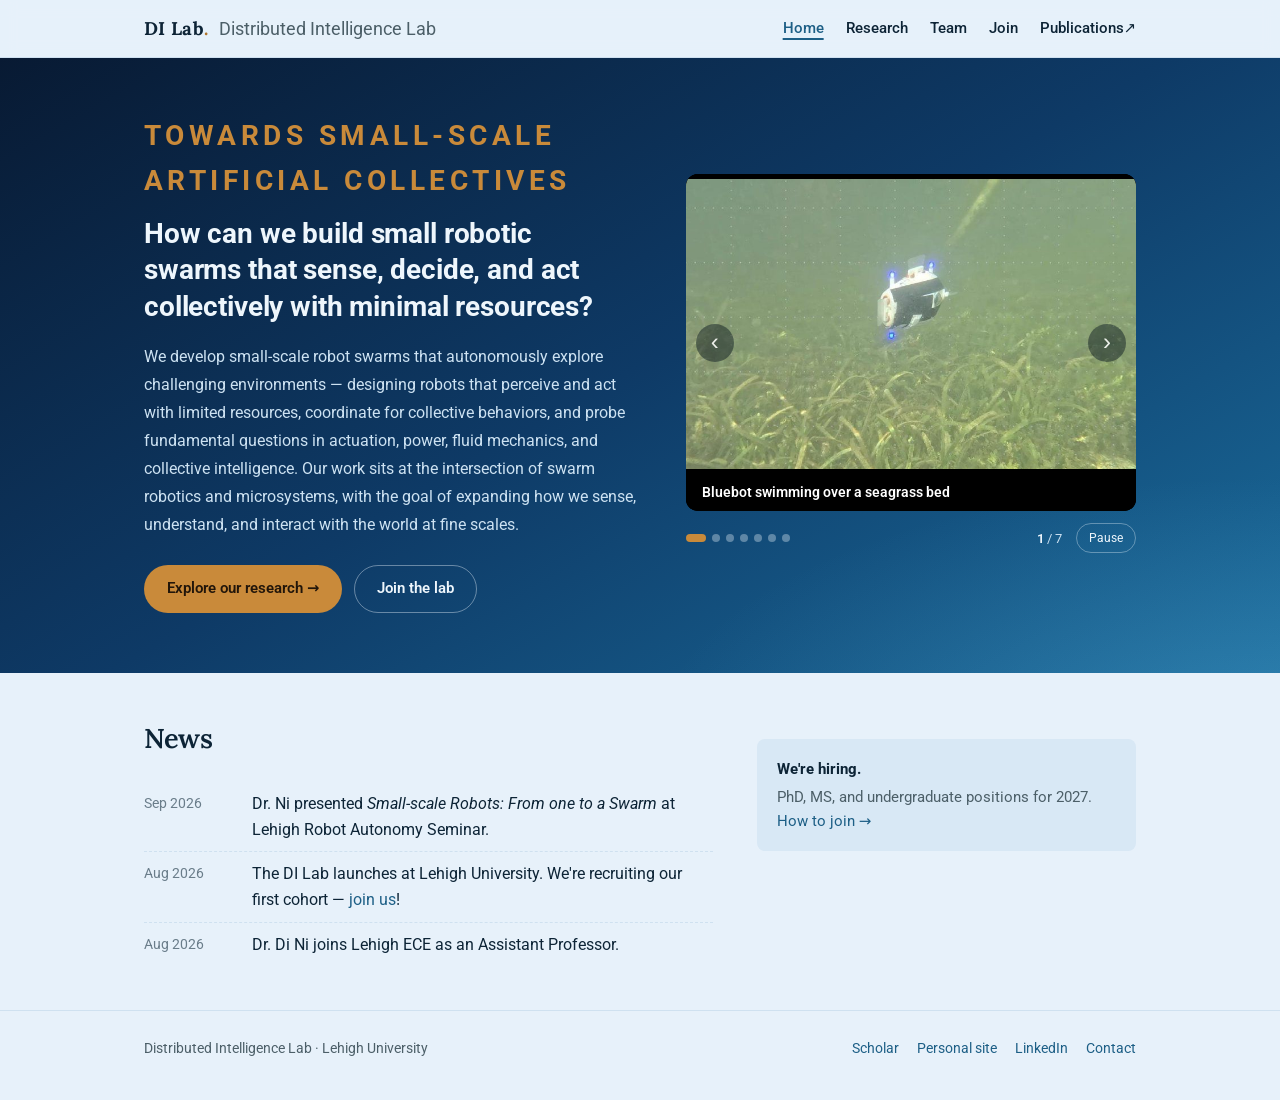
==== commit a670a26b: "updates fonts" ====
--- a/index.html
+++ b/index.html
@@ -7,7 +7,7 @@
 <meta name="description" content="The Distributed Intelligence Lab (DI Lab) at Lehigh University builds small, fish-inspired robot swarms that sense, decide, and act collectively with minimal resources.">
 <link rel="preconnect" href="https://fonts.googleapis.com">
 <link rel="preconnect" href="https://fonts.gstatic.com" crossorigin>
-<link rel="stylesheet" href="https://fonts.googleapis.com/css2?family=Instrument+Sans:wght@400;500;600;700&family=Instrument+Serif:ital@0;1&display=swap">
+<link rel="stylesheet" href="https://fonts.googleapis.com/css2?family=Lora:ital,wght@0,400..700;1,400..700&family=Roboto:ital,wght@0,400;0,500;0,700;1,400&display=swap">
 <link rel="stylesheet" href="styles.css">
 <!-- Private visitor stats: https://dilab-lehigh.goatcounter.com -->
 <script data-goatcounter="https://dilab-lehigh.goatcounter.com/count" async src="//gc.zgo.at/count.js"></script>
--- a/styles.css
+++ b/styles.css
@@ -2,8 +2,8 @@
 :root{
   --bg:#e7f1fa; --ink:#0d2436; --sub:#4c5f68; --faint:#6a7d8a; --line:#cfe1f0;
   --link:#1d5f86; --accent:#b0742a; --plate:#ffffff; --chip:#d8e8f5;
-  --sans:"Instrument Sans",system-ui,-apple-system,"Segoe UI",sans-serif;
-  --serif:"Instrument Serif",Georgia,"Times New Roman",serif;
+  --sans:Roboto,system-ui,-apple-system,"Segoe UI",sans-serif;
+  --serif:Lora,Georgia,"Times New Roman",serif;
 }
 @media (prefers-color-scheme: dark){
   :root:not([data-theme="light"]){
@@ -32,9 +32,9 @@
 .top .wrap{display:flex;align-items:center;justify-content:space-between;gap:10px 24px;flex-wrap:wrap;padding-block:14px;}
 .logo{color:var(--ink);display:flex;align-items:baseline;gap:10px;}
 .logo:hover{text-decoration:none;}
-.logo b{font-weight:700;font-size:1.15rem;letter-spacing:.02em;}
+.logo b{font-family:var(--serif);font-weight:700;font-size:1.15rem;letter-spacing:.02em;}
 .logo b i{font-style:normal;color:var(--accent);}
-.logo span{font-size:.82rem;color:var(--sub);}
+.logo span{font-size:1.15rem;color:var(--sub);}
 @media (max-width:600px){.logo span{display:none;}}
 nav.menu{display:flex;gap:6px 22px;flex-wrap:wrap;font-size:.92rem;font-weight:500;}
 nav.menu a{color:var(--ink);}
@@ -44,7 +44,7 @@
 .hero{padding-block:64px 36px;}
 .hero-grid{display:grid;grid-template-columns:1.3fr .7fr;gap:40px;align-items:center;}
 @media (max-width:760px){.hero-grid{grid-template-columns:1fr;gap:24px;}.hero{padding-block:40px 24px;}}
-.hero h1{font-family:var(--sans);font-weight:600;font-size:clamp(2.3rem,5.4vw,3.9rem);line-height:1.02;letter-spacing:-.02em;margin:0 0 20px;text-wrap:balance;}
+.hero h1{font-family:var(--serif);font-weight:600;font-size:clamp(2.3rem,5.4vw,3.9rem);line-height:1.02;letter-spacing:-.02em;margin:0 0 20px;text-wrap:balance;}
 .hero h1 em{font-family:var(--serif);font-weight:400;font-style:italic;letter-spacing:0;}
 .hero .tag{font-size:1.18rem;color:var(--sub);margin:0 0 18px;max-width:38ch;}
 .hero .more{font-size:.95rem;font-weight:500;}
@@ -56,8 +56,8 @@
 
 /* sections */
 section{padding-block:44px;border-top:1px solid var(--line);scroll-margin-top:60px;}
-h2{font-weight:600;font-size:1.7rem;letter-spacing:-.01em;margin:0 0 22px;}
-h3{font-weight:600;font-size:1.05rem;margin:0;}
+h2{font-family:var(--serif);font-weight:600;font-size:1.7rem;letter-spacing:-.01em;margin:0 0 22px;}
+h3{font-family:var(--serif);font-weight:600;font-size:1.05rem;margin:0;}
 .lede{color:var(--sub);max-width:66ch;margin:0 0 26px;}
 
 /* news */
@@ -179,21 +179,21 @@
 @media (max-width:600px){.gallery.big{grid-template-columns:1fr;}}
 
 /* ---- v7: snapshot hero + carousel ---- */
-:root{--hero-a:#0d2436;--hero-b:#123a4a;--hero-c:#1c5a52;--hero-text:#eef5f3;--hero-sub:#cfe3de;--gold:#c98a3a;--gold-ink:#22160a;}
-@media (prefers-color-scheme: dark){:root:not([data-theme="light"]){--hero-a:#07141d;--hero-b:#0c2732;--hero-c:#123c37;--hero-sub:#bcd6d0;--gold:#dda05c;--gold-ink:#241708;}}
-:root[data-theme="dark"]{--hero-a:#07141d;--hero-b:#0c2732;--hero-c:#123c37;--hero-sub:#bcd6d0;--gold:#dda05c;--gold-ink:#241708;}
-.hero-band{background:linear-gradient(120deg,var(--hero-a) 0%,var(--hero-b) 48%,var(--hero-c) 100%);color:var(--hero-text);}
+:root{--hero-a:#081a33;--hero-b:#0e3a66;--hero-c:#1a6c9c;--hero-glow:rgba(120,200,240,.22);--hero-text:#eef6fc;--hero-sub:#cde2f2;--gold:#c98a3a;--gold-ink:#22160a;}
+@media (prefers-color-scheme: dark){:root:not([data-theme="light"]){--hero-a:#050f1e;--hero-b:#0a2645;--hero-c:#114a75;--hero-glow:rgba(90,170,220,.16);--hero-sub:#bcd4e8;--gold:#dda05c;--gold-ink:#241708;}}
+:root[data-theme="dark"]{--hero-a:#050f1e;--hero-b:#0a2645;--hero-c:#114a75;--hero-glow:rgba(90,170,220,.16);--hero-sub:#bcd4e8;--gold:#dda05c;--gold-ink:#241708;}
+.hero-band{background:radial-gradient(ellipse 70% 60% at 100% 110%,var(--hero-glow),transparent 70%),linear-gradient(150deg,var(--hero-a) 0%,var(--hero-b) 50%,var(--hero-c) 100%);color:var(--hero-text);}
 .hero-band + section{border-top:none;}
 .hero2{display:grid;grid-template-columns:1.05fr .95fr;gap:44px;align-items:center;padding-block:56px 60px;}
 @media (max-width:880px){.hero2{grid-template-columns:1fr;gap:30px;padding-block:40px 44px;}}
-.hero2 .eyebrow{display:block;font-weight:700;font-size:.72rem;letter-spacing:.16em;text-transform:uppercase;color:var(--gold);margin-bottom:12px;}
+.hero2 .eyebrow{display:block;font-weight:700;font-size:clamp(1.35rem,2.3vw,1.75rem);letter-spacing:.16em;text-transform:uppercase;color:var(--gold);margin-bottom:12px;}
 .hero2 h1{font-weight:700;font-size:clamp(1.35rem,2.3vw,1.75rem);line-height:1.3;letter-spacing:-.005em;margin:0 0 18px;max-width:30ch;text-wrap:balance;}
 .hero2 p{color:var(--hero-sub);font-size:1rem;line-height:1.75;margin:0 0 26px;max-width:58ch;}
 .hero-ctas{display:flex;gap:12px;flex-wrap:wrap;}
 .btn{display:inline-flex;align-items:center;padding:11px 22px;border-radius:999px;font-weight:600;font-size:.92rem;border:1.5px solid transparent;}
 .btn:hover{text-decoration:none;}
 .btn-primary{background:var(--gold);color:var(--gold-ink);}
-.btn-ghost{border-color:rgba(238,245,243,.4);color:var(--hero-text);}
+.btn-ghost{border-color:rgba(238,246,252,.4);color:var(--hero-text);}
 .btn-ghost:hover{border-color:var(--hero-text);}
 .carousel{min-width:0;}
 .viewport{position:relative;overflow:hidden;border-radius:12px;aspect-ratio:4/3;max-width:100%;background:#050d13;touch-action:pan-y;}
@@ -208,11 +208,11 @@
 .arrow.prev{left:10px;} .arrow.next{right:10px;}
 .c-controls{display:flex;align-items:center;gap:14px;margin-top:12px;}
 .dots{display:flex;gap:6px;flex-wrap:wrap;flex:1;}
-.dot{width:8px;height:8px;border-radius:50%;border:none;padding:0;background:rgba(238,245,243,.35);cursor:pointer;}
+.dot{width:8px;height:8px;border-radius:50%;border:none;padding:0;background:rgba(238,246,252,.35);cursor:pointer;}
 .dot[aria-current="true"]{background:var(--gold);width:20px;border-radius:4px;}
 .counter{font-size:.82rem;color:var(--hero-sub);font-variant-numeric:tabular-nums;}
 .counter b{color:var(--hero-text);font-weight:600;}
-.playpause{background:none;border:1px solid rgba(238,245,243,.35);color:var(--hero-text);border-radius:999px;font:inherit;font-size:.78rem;padding:4px 12px;cursor:pointer;}
+.playpause{background:none;border:1px solid rgba(238,246,252,.35);color:var(--hero-text);border-radius:999px;font:inherit;font-size:.78rem;padding:4px 12px;cursor:pointer;}
 @media (prefers-reduced-motion: reduce){.track{transition:none;}}
 
 /* ---- v9: show whole pictures, letterbox in black ---- */
@@ -289,9 +289,9 @@
 .card-img{object-fit:cover;}
 .robot-tile{background:#fff;display:flex;align-items:center;justify-content:center;padding:14px;border-bottom:1px solid var(--line);}
 .robot-tile img{max-height:100%;max-width:100%;object-fit:contain;}
-.stat-tile{background:linear-gradient(120deg,var(--hero-a),var(--hero-c));color:#eef5f3;display:flex;flex-direction:column;justify-content:center;padding:18px 20px;}
+.stat-tile{background:linear-gradient(120deg,var(--hero-a),var(--hero-c));color:var(--hero-text);display:flex;flex-direction:column;justify-content:center;padding:18px 20px;}
 .stat-tile b{font-family:var(--serif);font-weight:400;font-size:2.6rem;line-height:1;}
-.stat-tile span{font-size:.84rem;color:#cfe3de;margin-top:6px;max-width:26ch;}
+.stat-tile span{font-size:.84rem;color:var(--hero-sub);margin-top:6px;max-width:26ch;}
 .card .body{padding:14px 16px 16px;display:flex;flex-direction:column;gap:4px;flex:1;}
 .card h3{font-size:1.02rem;}
 .card p{color:var(--sub);font-size:.88rem;margin:2px 0 8px;flex:1;}
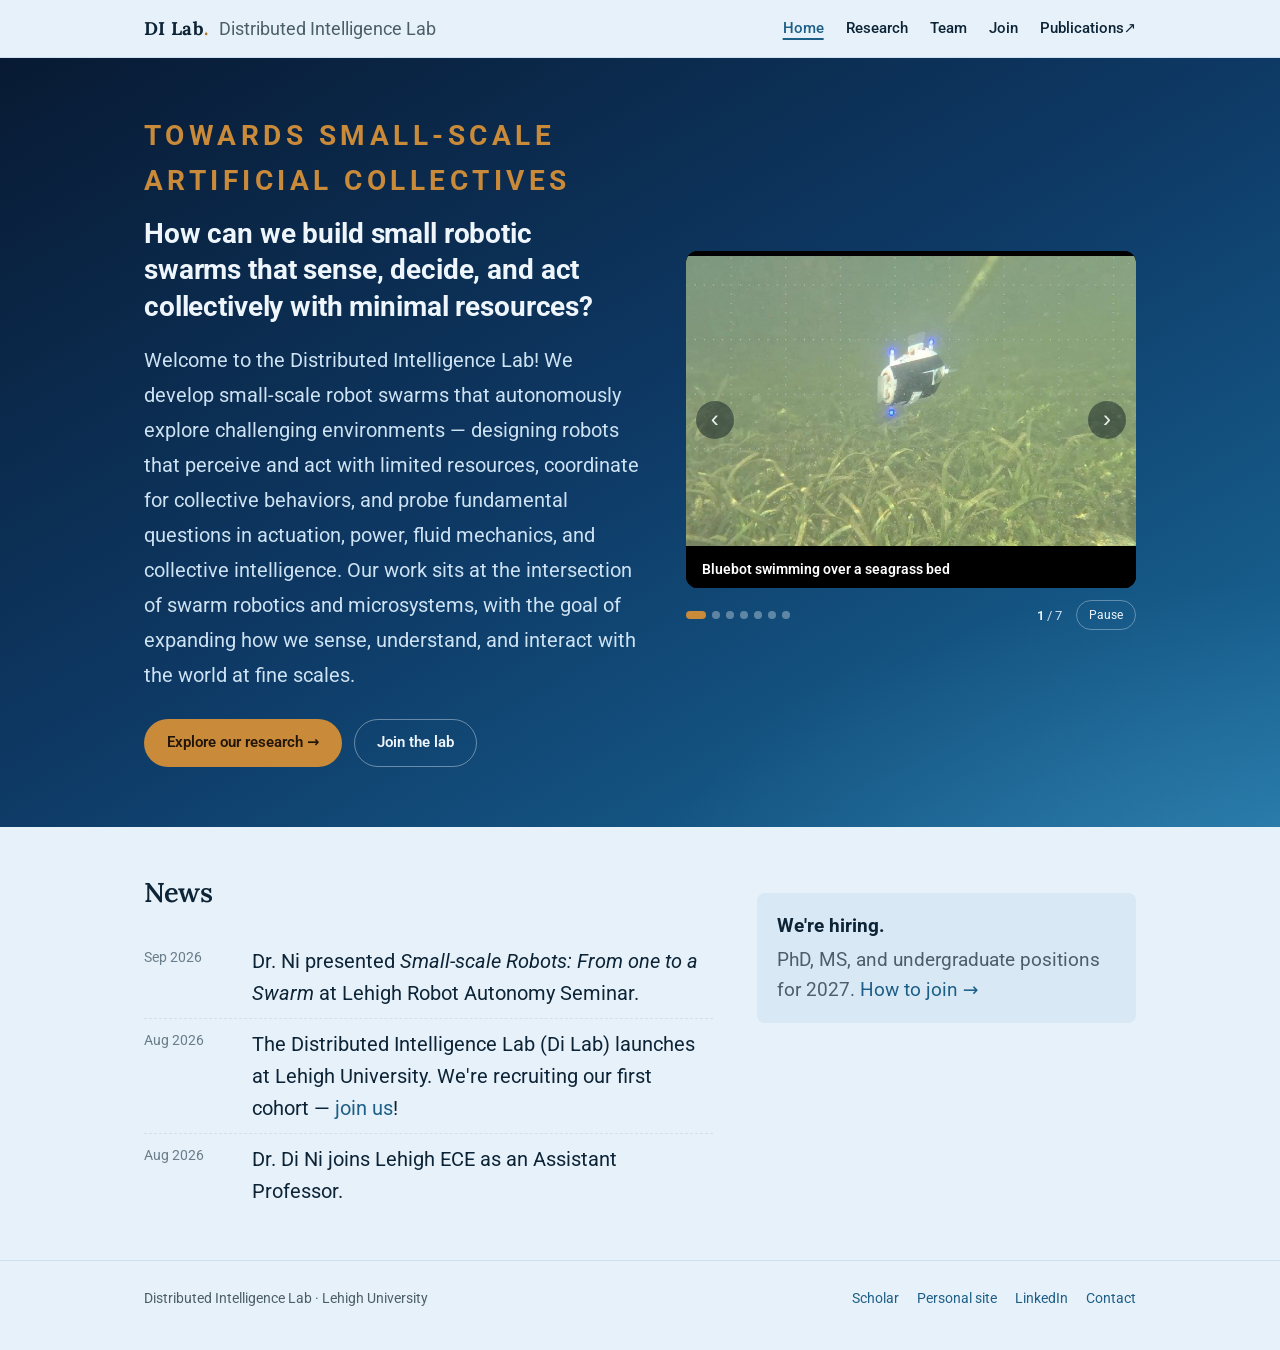
==== commit 719230ed: "update" ====
--- a/index.html
+++ b/index.html
@@ -33,7 +33,7 @@
       <!-- <p class="welcome">Welcome to the DI Lab</p> -->
       <span class="eyebrow">Towards small-scale artificial collectives</span>
       <h1>How can we build small robotic swarms that sense, decide, and act collectively with minimal resources?</h1>
-      <p>We develop small-scale robot swarms that autonomously explore challenging environments — designing robots that perceive and act with limited resources, coordinate for collective behaviors, and probe fundamental questions in actuation, power, fluid mechanics, and collective intelligence. Our work sits at the intersection of swarm robotics and microsystems, with the goal of expanding how we sense, understand, and interact with the world at fine scales. </p>
+      <p>Welcome to the Distributed Intelligence Lab! We develop small-scale robot swarms that autonomously explore challenging environments — designing robots that perceive and act with limited resources, coordinate for collective behaviors, and probe fundamental questions in actuation, power, fluid mechanics, and collective intelligence. Our work sits at the intersection of swarm robotics and microsystems, with the goal of expanding how we sense, understand, and interact with the world at fine scales.</p>
       <div class="hero-ctas">
         <a class="btn btn-primary" href="research.html">Explore our research →</a>
         <a class="btn btn-ghost" href="join.html">Join the lab</a>
@@ -61,7 +61,7 @@
       <ul class="news">
   <!-- <li><time>Sep 2026</time><span>Dr. Ni will present <em>Towards Small-scale Artificial Collectives</em> at <a href="https://nrifrr-mtg26.org/" target="_blank" rel="noopener">NSF FRR 2026</a>.</span></li> -->
   <li><time>Sep 2026</time><span>Dr. Ni presented <em>Small-scale Robots: From one to a Swarm</em> at Lehigh Robot Autonomy Seminar.</span></li>
-  <li><time>Aug 2026</time><span>The DI Lab launches at Lehigh University. We're recruiting our first cohort — <a href="join.html">join us</a>!</span></li>
+  <li><time>Aug 2026</time><span>The Distributed Intelligence Lab (Di Lab) launches at Lehigh University. We're recruiting our first cohort — <a href="join.html">join us</a>!</span></li>
   <li><time>Aug 2026</time><span>Dr. Di Ni joins Lehigh ECE as an Assistant Professor.</span></li>
 </ul>
     </div>
--- a/styles.css
+++ b/styles.css
@@ -62,7 +62,7 @@
 
 /* news */
 ul.news{list-style:none;margin:0;padding:0;}
-ul.news li{display:grid;grid-template-columns:92px 1fr;gap:16px;padding-block:9px;border-bottom:1px dashed var(--line);}
+ul.news li{font-size:1.25rem;display:grid;grid-template-columns:92px 1fr;gap:16px;padding-block:9px;border-bottom:1px dashed var(--line);}
 ul.news li:last-child{border-bottom:none;}
 ul.news time{color:var(--faint);font-size:.9rem;font-variant-numeric:tabular-nums;padding-top:1px;}
 ul.news .tbd{font-size:.72rem;color:var(--accent);font-weight:600;margin-left:6px;}
@@ -136,7 +136,7 @@
 .home-thrusts li:last-child{border-bottom:none;}
 .home-thrusts .n{font-family:var(--serif);font-style:italic;color:var(--accent);margin-right:6px;}
 .home-thrusts p{margin:2px 0 0;color:var(--sub);font-size:.9rem;}
-.callout{background:var(--chip);border-radius:8px;padding:18px 20px;margin-top:22px;font-size:.94rem;}
+.callout{background:var(--chip);border-radius:8px;padding:18px 20px;margin-top:22px;font-size:1.175rem;}
 .callout p{margin:4px 0 0;color:var(--sub);}
 /* research detail */
 .rblock{display:grid;grid-template-columns:1fr 1.25fr;gap:34px;padding-block:30px;border-top:1px solid var(--line);scroll-margin-top:70px;}
@@ -188,7 +188,7 @@
 @media (max-width:880px){.hero2{grid-template-columns:1fr;gap:30px;padding-block:40px 44px;}}
 .hero2 .eyebrow{display:block;font-weight:700;font-size:clamp(1.35rem,2.3vw,1.75rem);letter-spacing:.16em;text-transform:uppercase;color:var(--gold);margin-bottom:12px;}
 .hero2 h1{font-weight:700;font-size:clamp(1.35rem,2.3vw,1.75rem);line-height:1.3;letter-spacing:-.005em;margin:0 0 18px;max-width:30ch;text-wrap:balance;}
-.hero2 p{color:var(--hero-sub);font-size:1rem;line-height:1.75;margin:0 0 26px;max-width:58ch;}
+.hero2 p{color:var(--hero-sub);font-size:1.25rem;line-height:1.75;margin:0 0 26px;max-width:58ch;}
 .hero-ctas{display:flex;gap:12px;flex-wrap:wrap;}
 .btn{display:inline-flex;align-items:center;padding:11px 22px;border-radius:999px;font-weight:600;font-size:.92rem;border:1.5px solid transparent;}
 .btn:hover{text-decoration:none;}
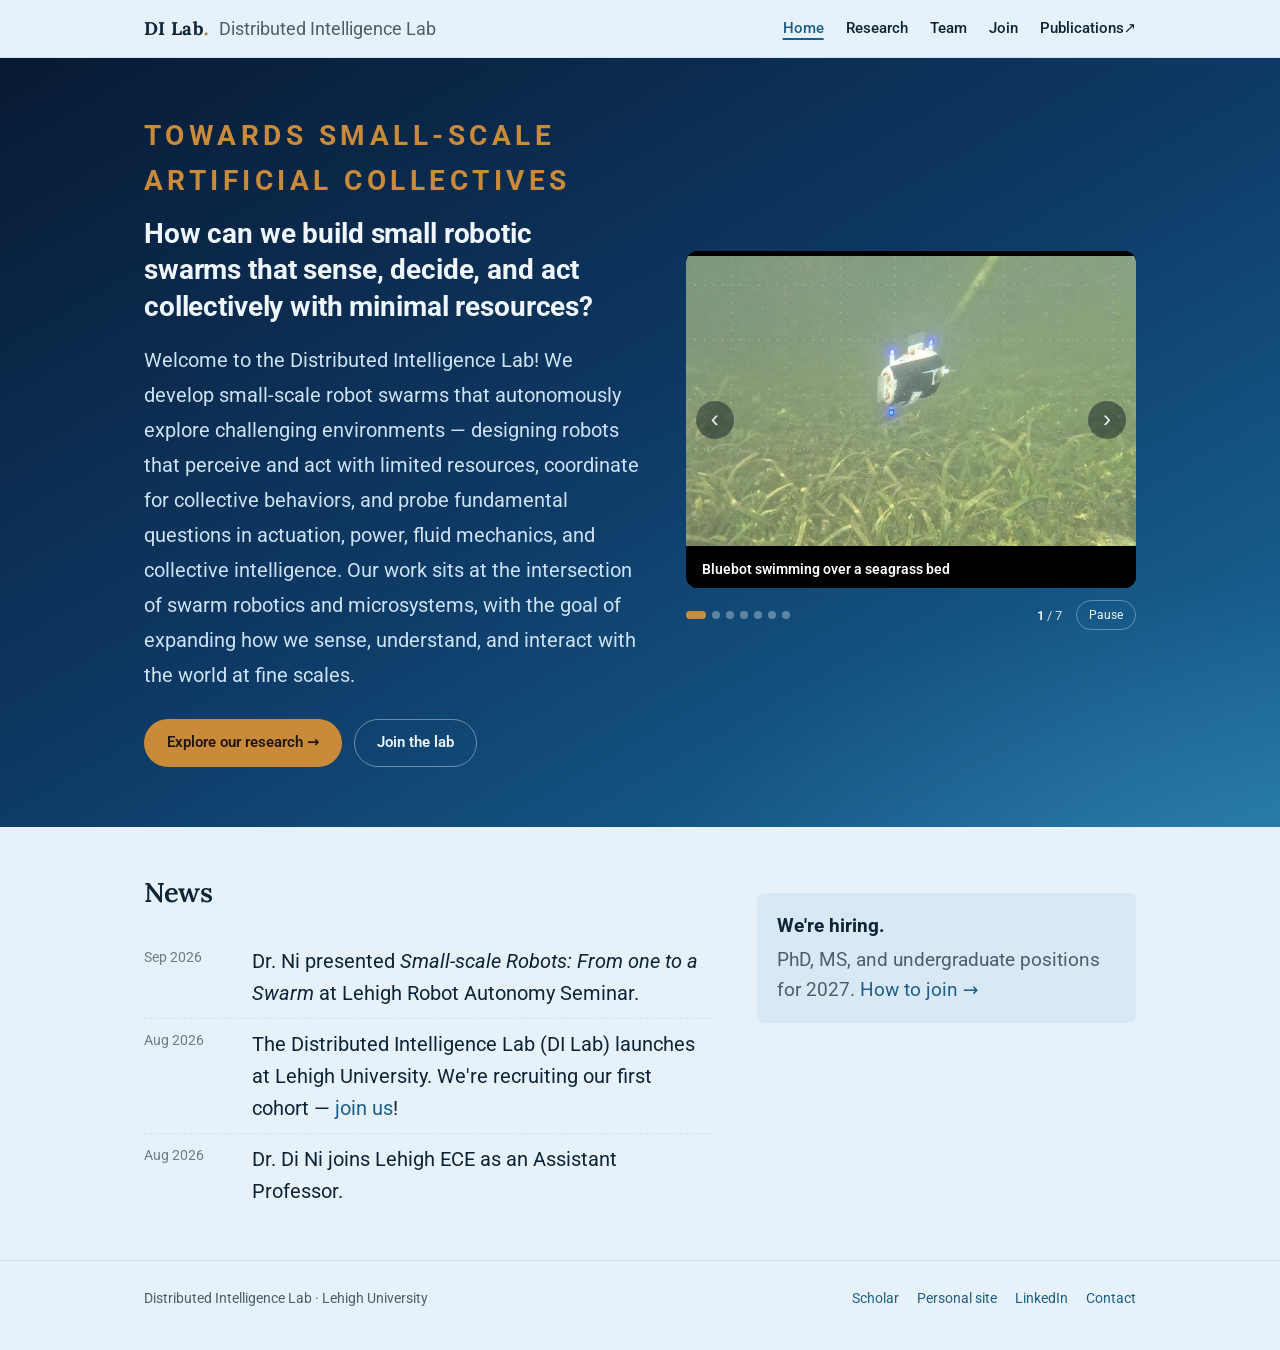
==== commit 7f5b7c96: "update" ====
--- a/index.html
+++ b/index.html
@@ -61,7 +61,7 @@
       <ul class="news">
   <!-- <li><time>Sep 2026</time><span>Dr. Ni will present <em>Towards Small-scale Artificial Collectives</em> at <a href="https://nrifrr-mtg26.org/" target="_blank" rel="noopener">NSF FRR 2026</a>.</span></li> -->
   <li><time>Sep 2026</time><span>Dr. Ni presented <em>Small-scale Robots: From one to a Swarm</em> at Lehigh Robot Autonomy Seminar.</span></li>
-  <li><time>Aug 2026</time><span>The Distributed Intelligence Lab (Di Lab) launches at Lehigh University. We're recruiting our first cohort — <a href="join.html">join us</a>!</span></li>
+  <li><time>Aug 2026</time><span>The Distributed Intelligence Lab (DI Lab) launches at Lehigh University. We're recruiting our first cohort — <a href="join.html">join us</a>!</span></li>
   <li><time>Aug 2026</time><span>Dr. Di Ni joins Lehigh ECE as an Assistant Professor.</span></li>
 </ul>
     </div>
